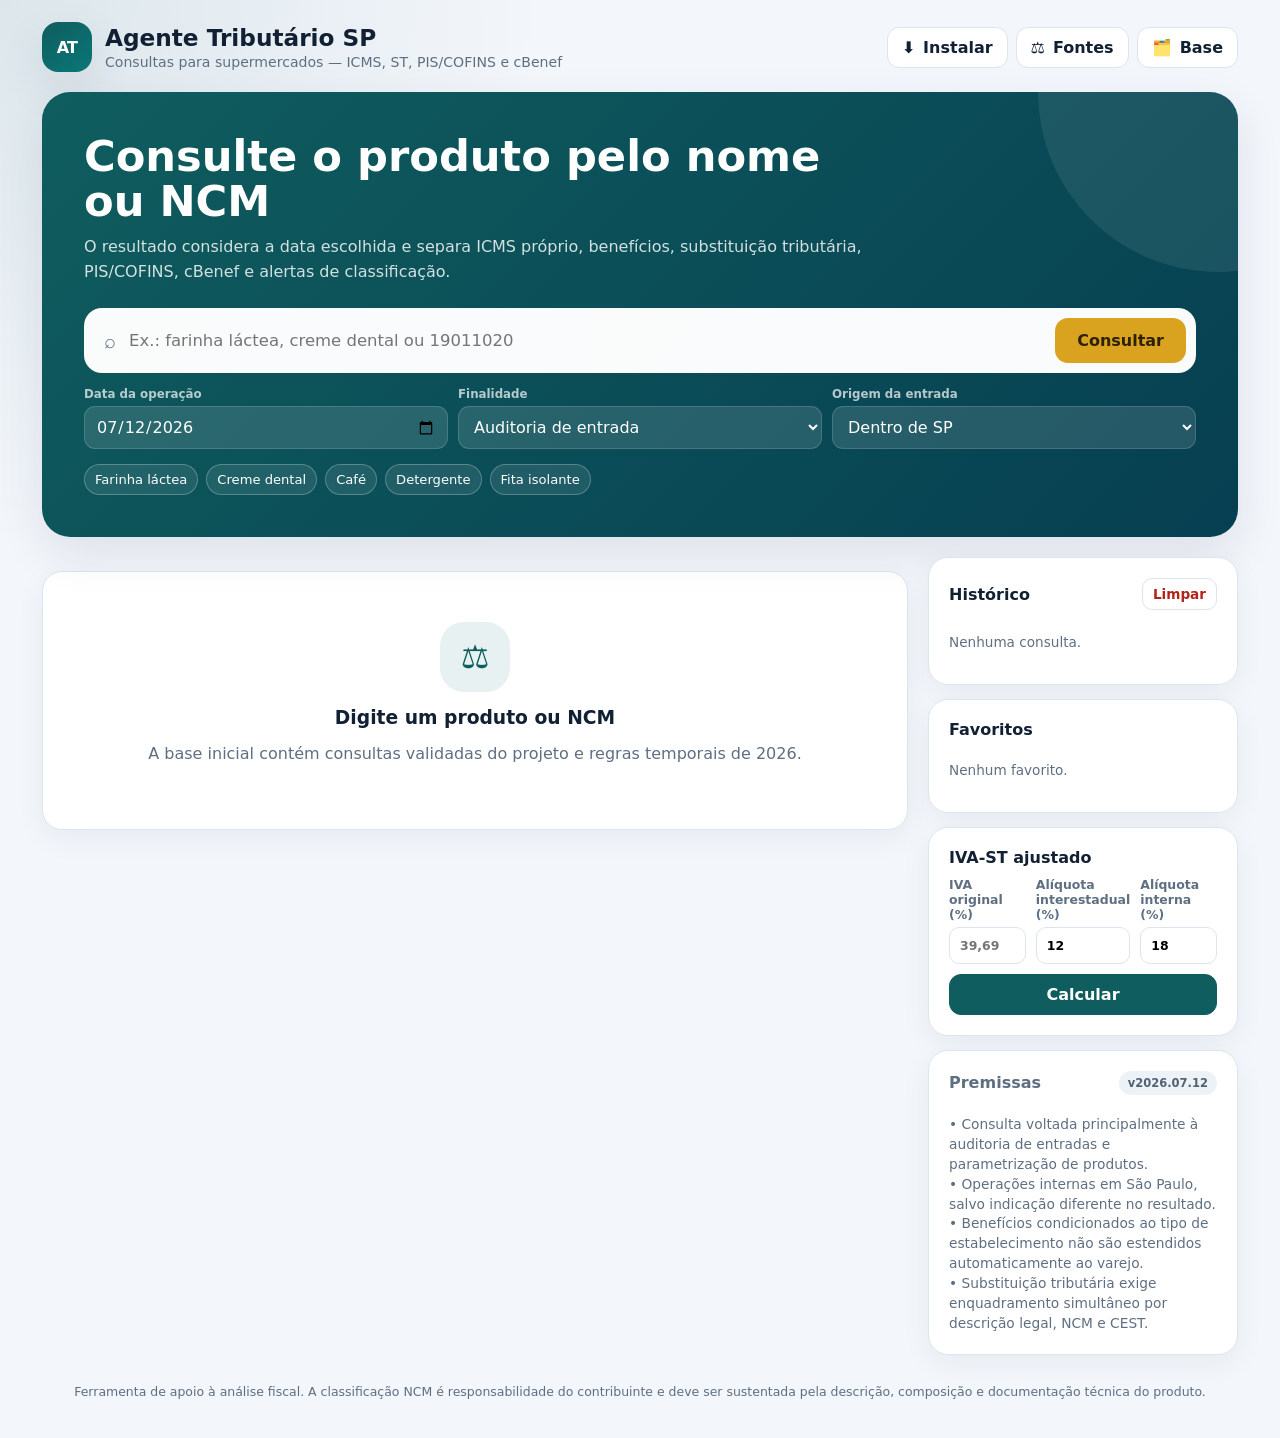
==== index.html @ 64d64543 "Add files via upload" ====
<!doctype html>
<html lang="pt-BR">
<head>
  <meta charset="utf-8">
  <meta name="viewport" content="width=device-width, initial-scale=1, viewport-fit=cover">
  <meta name="theme-color" content="#0f5d5e">
  <meta name="description" content="Consulta tributária de produtos para supermercados no Estado de São Paulo.">
  <title>Agente Tributário SP</title>
  <link rel="manifest" href="manifest.webmanifest">
  <link rel="icon" href="icons/icon-192.png">
  <link rel="apple-touch-icon" href="icons/icon-192.png">
  <link rel="stylesheet" href="styles.css">
</head>
<body>
  <div class="app-shell">
    <header class="topbar">
      <div class="brand">
        <div class="brand-mark">AT</div>
        <div>
          <h1>Agente Tributário SP</h1>
          <p>Consultas para supermercados — ICMS, ST, PIS/COFINS e cBenef</p>
        </div>
      </div>
      <div class="top-actions">
        <button class="btn" id="installBtn" hidden>⬇️ <span class="label">Instalar</span></button>
        <button class="btn" data-open-modal="sourcesModal">⚖️ <span class="label">Fontes</span></button>
        <button class="btn" data-open-modal="databaseModal">🗂️ <span class="label">Base</span></button>
      </div>
    </header>

    <section class="hero">
      <h2>Consulte o produto pelo nome ou NCM</h2>
      <p>O resultado considera a data escolhida e separa ICMS próprio, benefícios, substituição tributária, PIS/COFINS, cBenef e alertas de classificação.</p>

      <form id="searchForm" class="search-panel" autocomplete="off">
        <div class="search-input-wrap">
          <span>⌕</span>
          <input id="searchInput" class="search-input" type="search" placeholder="Ex.: farinha láctea, creme dental ou 19011020" aria-label="Produto ou NCM">
        </div>
        <button class="search-btn" type="submit">Consultar</button>
      </form>

      <div class="search-options">
        <div class="option-field">
          <label for="referenceDate">Data da operação</label>
          <input id="referenceDate" type="date" value="2026-07-12">
        </div>
        <div class="option-field">
          <label for="operationType">Finalidade</label>
          <select id="operationType">
            <option value="audit">Auditoria de entrada</option>
            <option value="sale">Saída interna varejista</option>
            <option value="register">Parametrização cadastral</option>
          </select>
        </div>
        <div class="option-field">
          <label for="origin">Origem da entrada</label>
          <select id="origin">
            <option value="internal">Dentro de SP</option>
            <option value="interstate">Interestadual</option>
          </select>
        </div>
      </div>

      <div class="quick-searches" aria-label="Consultas rápidas">
        <button class="quick-chip" data-query="farinha láctea">Farinha láctea</button>
        <button class="quick-chip" data-query="creme dental">Creme dental</button>
        <button class="quick-chip" data-query="café torrado">Café</button>
        <button class="quick-chip" data-query="detergente">Detergente</button>
        <button class="quick-chip" data-query="fita isolante">Fita isolante</button>
      </div>
    </section>

    <main class="main-grid">
      <section class="content-column">
        <div id="matchList" class="match-list" hidden></div>
        <div id="resultArea" class="card empty-state">
          <div class="empty-icon">⚖</div>
          <h3>Digite um produto ou NCM</h3>
          <p>A base inicial contém consultas validadas do projeto e regras temporais de 2026.</p>
        </div>
      </section>

      <aside class="sidebar">
        <section class="card">
          <div class="sidebar-title">
            <h3>Histórico</h3>
            <button class="btn small ghost danger" id="clearHistoryBtn">Limpar</button>
          </div>
          <div id="historyList" class="history-list"><p class="muted">Nenhuma consulta.</p></div>
        </section>

        <section class="card">
          <div class="sidebar-title"><h3>Favoritos</h3></div>
          <div id="favoritesList" class="favorites-list"><p class="muted">Nenhum favorito.</p></div>
        </section>

        <section class="card">
          <div class="sidebar-title"><h3>IVA-ST ajustado</h3></div>
          <div class="calc-grid">
            <label>IVA original (%)<input id="ivaOriginal" type="number" step="0.01" placeholder="39,69"></label>
            <label>Alíquota interestadual (%)<input id="aliqInter" type="number" step="0.01" value="12"></label>
            <label>Alíquota interna (%)<input id="aliqIntra" type="number" step="0.01" value="18"></label>
          </div>
          <button class="btn primary" id="calculateIvaBtn" style="width:100%; justify-content:center; margin-top:10px">Calcular</button>
          <div id="ivaResult" class="calc-result" hidden></div>
        </section>

        <section class="card info-list">
          <div class="sidebar-title"><h3>Premissas</h3><span id="versionBadge" class="version"></span></div>
          <div id="assumptionsList"></div>
        </section>
      </aside>
    </main>

    <footer class="footer">
      Ferramenta de apoio à análise fiscal. A classificação NCM é responsabilidade do contribuinte e deve ser sustentada pela descrição, composição e documentação técnica do produto.
    </footer>
  </div>

  <div id="sourcesModal" class="modal-backdrop" role="dialog" aria-modal="true" aria-labelledby="sourcesTitle">
    <div class="modal">
      <div class="modal-header"><h2 id="sourcesTitle">Fontes legais</h2><button class="btn small" data-close-modal>Fechar</button></div>
      <div class="modal-body">
        <p>Links oficiais usados na estrutura da base. A legislação deve ser revista sempre que houver atualização.</p>
        <div id="sourceList" class="source-list"></div>
      </div>
    </div>
  </div>

  <div id="databaseModal" class="modal-backdrop" role="dialog" aria-modal="true" aria-labelledby="databaseTitle">
    <div class="modal">
      <div class="modal-header"><h2 id="databaseTitle">Gerenciar base local</h2><button class="btn small" data-close-modal>Fechar</button></div>
      <div class="modal-body">
        <p>Edite ou importe registros em JSON. As alterações ficam salvas somente neste navegador.</p>
        <textarea id="databaseEditor" class="code-editor" spellcheck="false"></textarea>
        <input id="importFile" type="file" accept="application/json" hidden>
      </div>
      <div class="modal-footer">
        <button class="btn" id="restoreDatabaseBtn">Restaurar original</button>
        <button class="btn" id="importDatabaseBtn">Importar JSON</button>
        <button class="btn" id="exportDatabaseBtn">Exportar JSON</button>
        <button class="btn primary" id="saveDatabaseBtn">Salvar base</button>
      </div>
    </div>
  </div>

  <div id="toast" class="toast" role="status"></div>

  <script src="data.js"></script>
  <script src="app.js"></script>
</body>
</html>
---- styles.css ----
:root {
  --bg: #f3f6fb;
  --surface: #ffffff;
  --surface-2: #f8fafc;
  --text: #122033;
  --muted: #5f6f82;
  --line: #dce4ee;
  --primary: #0f5d5e;
  --primary-2: #0a7778;
  --accent: #d9a320;
  --success: #137c4a;
  --danger: #b42318;
  --warning: #9a6700;
  --info: #175cd3;
  --shadow: 0 16px 45px rgba(31, 52, 73, .10);
  --radius: 20px;
}

* { box-sizing: border-box; }
html { scroll-behavior: smooth; }
body {
  margin: 0;
  min-height: 100vh;
  font-family: Inter, ui-sans-serif, system-ui, -apple-system, BlinkMacSystemFont, "Segoe UI", sans-serif;
  background:
    radial-gradient(circle at top left, rgba(15, 93, 94, .10), transparent 34rem),
    var(--bg);
  color: var(--text);
}
button, input, select, textarea { font: inherit; }
button { cursor: pointer; }
a { color: var(--primary); }

.app-shell { max-width: 1240px; margin: 0 auto; padding: 22px; }

.topbar {
  display: flex;
  justify-content: space-between;
  align-items: center;
  gap: 18px;
  margin-bottom: 20px;
}
.brand { display: flex; align-items: center; gap: 13px; }
.brand-mark {
  width: 50px; height: 50px; border-radius: 16px;
  display: grid; place-items: center;
  color: white; background: linear-gradient(145deg, var(--primary), var(--primary-2));
  box-shadow: var(--shadow); font-weight: 900; letter-spacing: -.05em;
}
.brand h1 { font-size: clamp(1.15rem, 2vw, 1.45rem); margin: 0; }
.brand p { margin: 3px 0 0; color: var(--muted); font-size: .88rem; }
.top-actions { display: flex; gap: 8px; flex-wrap: wrap; justify-content: flex-end; }

.btn {
  border: 1px solid var(--line); background: var(--surface); color: var(--text);
  border-radius: 12px; padding: 10px 14px; font-weight: 750;
  transition: .18s ease; display: inline-flex; align-items: center; gap: 8px;
}
.btn:hover { transform: translateY(-1px); box-shadow: 0 8px 24px rgba(31,52,73,.10); }
.btn.primary { background: var(--primary); color: white; border-color: var(--primary); }
.btn.ghost { background: transparent; }
.btn.small { padding: 7px 10px; font-size: .85rem; border-radius: 10px; }
.btn.danger { color: var(--danger); }

.hero {
  background: linear-gradient(135deg, #0f5d5e, #063f51);
  color: white; border-radius: 28px; padding: clamp(24px, 5vw, 42px);
  box-shadow: var(--shadow); position: relative; overflow: hidden;
}
.hero::after {
  content: ""; position: absolute; width: 360px; height: 360px; border-radius: 50%;
  right: -160px; top: -180px; background: rgba(255,255,255,.08);
}
.hero h2 { font-size: clamp(1.65rem, 4vw, 2.7rem); line-height: 1.05; margin: 0 0 10px; max-width: 780px; }
.hero p { color: rgba(255,255,255,.82); margin: 0 0 24px; max-width: 790px; line-height: 1.55; }

.search-panel {
  background: rgba(255,255,255,.98); color: var(--text); border-radius: 18px;
  padding: 10px; display: grid; grid-template-columns: 1fr auto; gap: 10px;
  position: relative; z-index: 2;
}
.search-input-wrap { display: flex; align-items: center; gap: 9px; padding-left: 10px; }
.search-input-wrap span { color: var(--muted); font-size: 1.25rem; }
.search-input {
  width: 100%; border: 0; outline: 0; padding: 13px 4px; color: var(--text);
  background: transparent; font-size: 1.03rem;
}
.search-btn { border: 0; border-radius: 13px; padding: 12px 22px; background: var(--accent); color: #2c2100; font-weight: 900; }

.search-options {
  margin-top: 14px; display: grid; grid-template-columns: repeat(3, minmax(0,1fr)); gap: 10px;
  position: relative; z-index: 2;
}
.option-field label { display: block; font-size: .74rem; color: rgba(255,255,255,.7); margin-bottom: 5px; font-weight: 750; }
.option-field input, .option-field select {
  width: 100%; border: 1px solid rgba(255,255,255,.15); border-radius: 11px;
  padding: 10px 11px; background: rgba(255,255,255,.12); color: white; outline: none;
}
.option-field select option { color: var(--text); }

.quick-searches { display: flex; gap: 8px; flex-wrap: wrap; margin-top: 15px; position: relative; z-index: 2; }
.quick-chip { border: 1px solid rgba(255,255,255,.25); color: white; background: rgba(255,255,255,.09); padding: 7px 10px; border-radius: 999px; font-size: .82rem; }

.main-grid { display: grid; grid-template-columns: minmax(0, 1fr) 310px; gap: 20px; margin-top: 20px; align-items: start; }
.content-column { min-width: 0; }
.sidebar { position: sticky; top: 15px; display: grid; gap: 14px; }

.card {
  background: var(--surface); border: 1px solid var(--line); border-radius: var(--radius);
  padding: 20px; box-shadow: 0 8px 30px rgba(31,52,73,.06);
}
.card h3, .card h4 { margin-top: 0; }
.sidebar-title { display: flex; justify-content: space-between; gap: 8px; align-items: center; margin-bottom: 10px; }
.sidebar-title h3 { margin: 0; font-size: 1rem; }

.empty-state { text-align: center; padding: 50px 20px; color: var(--muted); }
.empty-icon { width: 70px; height: 70px; display: grid; place-items: center; border-radius: 24px; background: #e7f1f1; color: var(--primary); font-size: 2rem; margin: 0 auto 15px; }
.empty-state h3 { color: var(--text); margin-bottom: 7px; }

.result-card { padding: 0; overflow: hidden; }
.result-header { padding: 22px; border-bottom: 1px solid var(--line); background: linear-gradient(180deg, #fff, #f9fbfd); }
.result-heading { display: flex; justify-content: space-between; gap: 14px; align-items: flex-start; }
.result-heading h2 { margin: 0 0 6px; font-size: 1.45rem; }
.result-heading p { margin: 0; color: var(--muted); line-height: 1.5; }
.badges { display: flex; flex-wrap: wrap; gap: 7px; margin-top: 12px; }
.badge { border-radius: 999px; padding: 6px 10px; font-size: .76rem; font-weight: 850; background: #eef2f7; color: #44546a; }
.badge.success { background: #e8f7ef; color: var(--success); }
.badge.danger { background: #feeceb; color: var(--danger); }
.badge.warning { background: #fff5d6; color: var(--warning); }
.badge.info { background: #eaf1ff; color: var(--info); }
.badge.primary { background: #e3f1f1; color: var(--primary); }

.answer-box { margin: 18px 22px 0; border-left: 5px solid var(--primary); background: #f1f8f8; border-radius: 0 14px 14px 0; padding: 16px 18px; line-height: 1.58; }
.answer-box strong { color: var(--primary); }

.tax-grid { display: grid; grid-template-columns: repeat(2, minmax(0,1fr)); gap: 14px; padding: 22px; }
.tax-block { border: 1px solid var(--line); border-radius: 16px; padding: 16px; background: var(--surface); min-width: 0; }
.tax-block h3 { font-size: .95rem; margin: 0 0 12px; display: flex; gap: 8px; align-items: center; }
.tax-row { display: grid; grid-template-columns: 112px 1fr; gap: 10px; border-top: 1px dashed var(--line); padding: 9px 0; font-size: .9rem; }
.tax-row:first-of-type { border-top: 0; padding-top: 0; }
.tax-label { color: var(--muted); font-weight: 700; }
.tax-value { overflow-wrap: anywhere; }

.warning-box { margin: 0 22px 20px; padding: 15px 17px; border: 1px solid #f4d58b; background: #fff9e8; color: #624a0a; border-radius: 14px; }
.warning-box ul { margin: 8px 0 0 18px; padding: 0; }
.warning-box li + li { margin-top: 6px; }
.result-actions { display: flex; gap: 8px; padding: 0 22px 22px; flex-wrap: wrap; }

.match-list { display: grid; gap: 10px; margin-bottom: 14px; }
.match-item { width: 100%; text-align: left; border: 1px solid var(--line); background: var(--surface); border-radius: 14px; padding: 14px; }
.match-item:hover { border-color: var(--primary); }
.match-item strong { display: block; margin-bottom: 3px; }
.match-item small { color: var(--muted); }

.history-list, .favorites-list { display: grid; gap: 7px; }
.side-item { display: grid; grid-template-columns: 1fr auto; gap: 5px; align-items: center; border: 1px solid var(--line); border-radius: 11px; padding: 9px 10px; background: var(--surface-2); }
.side-item button { border: 0; background: transparent; color: var(--muted); padding: 3px; }
.side-item-main { min-width: 0; }
.side-item-main strong { display: block; white-space: nowrap; overflow: hidden; text-overflow: ellipsis; font-size: .84rem; }
.side-item-main small { color: var(--muted); font-size: .72rem; }

.info-list { display: grid; gap: 10px; color: var(--muted); font-size: .86rem; }
.info-list p { margin: 0; line-height: 1.45; }
.version { display: inline-flex; border-radius: 999px; background: #edf2f7; color: #526174; padding: 5px 9px; font-size: .72rem; font-weight: 800; }

.generic-card { border: 1px solid #b9d2f6; background: #f3f7ff; border-radius: 16px; padding: 16px; margin-bottom: 12px; }
.generic-card h3 { margin-bottom: 7px; color: var(--info); }
.generic-card p { color: #43536a; margin: 0; line-height: 1.5; }

.modal-backdrop { position: fixed; inset: 0; background: rgba(7, 18, 30, .65); display: none; place-items: center; padding: 20px; z-index: 100; }
.modal-backdrop.open { display: grid; }
.modal { width: min(860px, 100%); max-height: 90vh; overflow: auto; background: var(--surface); border-radius: 22px; box-shadow: 0 30px 90px rgba(0,0,0,.28); }
.modal-header { display: flex; align-items: center; justify-content: space-between; padding: 18px 20px; border-bottom: 1px solid var(--line); position: sticky; top: 0; background: var(--surface); z-index: 2; }
.modal-header h2 { margin: 0; font-size: 1.15rem; }
.modal-body { padding: 20px; }
.modal-footer { padding: 15px 20px; border-top: 1px solid var(--line); display: flex; justify-content: flex-end; gap: 8px; }
textarea.code-editor { width: 100%; min-height: 420px; resize: vertical; border: 1px solid var(--line); border-radius: 14px; padding: 14px; font-family: ui-monospace, SFMono-Regular, Menlo, Consolas, monospace; font-size: .82rem; line-height: 1.45; }
.source-list { display: grid; gap: 9px; }
.source-list a { display: block; border: 1px solid var(--line); border-radius: 12px; padding: 11px 13px; text-decoration: none; background: var(--surface-2); }
.source-list a:hover { border-color: var(--primary); }

.calc-grid { display: grid; grid-template-columns: repeat(3, 1fr); gap: 10px; }
.calc-grid label { font-size: .78rem; font-weight: 750; color: var(--muted); }
.calc-grid input { width: 100%; margin-top: 5px; border: 1px solid var(--line); border-radius: 10px; padding: 10px; }
.calc-result { margin-top: 12px; border-radius: 12px; background: #eef7f7; padding: 13px; font-weight: 850; color: var(--primary); }

.toast { position: fixed; right: 22px; bottom: 22px; background: #172536; color: white; padding: 12px 15px; border-radius: 12px; box-shadow: var(--shadow); opacity: 0; transform: translateY(10px); pointer-events: none; transition: .2s; z-index: 200; }
.toast.show { opacity: 1; transform: translateY(0); }

.footer { color: var(--muted); text-align: center; font-size: .78rem; padding: 28px 10px 14px; line-height: 1.5; }

@media (max-width: 920px) {
  .main-grid { grid-template-columns: 1fr; }
  .sidebar { position: static; grid-template-columns: repeat(2, minmax(0,1fr)); }
  .sidebar .card:last-child { grid-column: 1 / -1; }
}
@media (max-width: 680px) {
  .app-shell { padding: 12px; }
  .topbar { align-items: flex-start; }
  .top-actions .btn span.label { display: none; }
  .hero { border-radius: 22px; padding: 23px 17px; }
  .search-panel { grid-template-columns: 1fr; }
  .search-btn { width: 100%; }
  .search-options { grid-template-columns: 1fr; }
  .tax-grid { grid-template-columns: 1fr; padding: 16px; }
  .result-header { padding: 17px; }
  .answer-box { margin: 14px 16px 0; }
  .warning-box { margin: 0 16px 16px; }
  .result-actions { padding: 0 16px 18px; }
  .result-heading { display: block; }
  .sidebar { grid-template-columns: 1fr; }
  .calc-grid { grid-template-columns: 1fr; }
}

@media print {
  body { background: white; }
  .topbar, .hero, .sidebar, .result-actions, .footer, .match-list { display: none !important; }
  .app-shell { max-width: none; padding: 0; }
  .main-grid { display: block; margin: 0; }
  .card, .result-card { box-shadow: none; border: 0; }
  .tax-block { break-inside: avoid; }
}
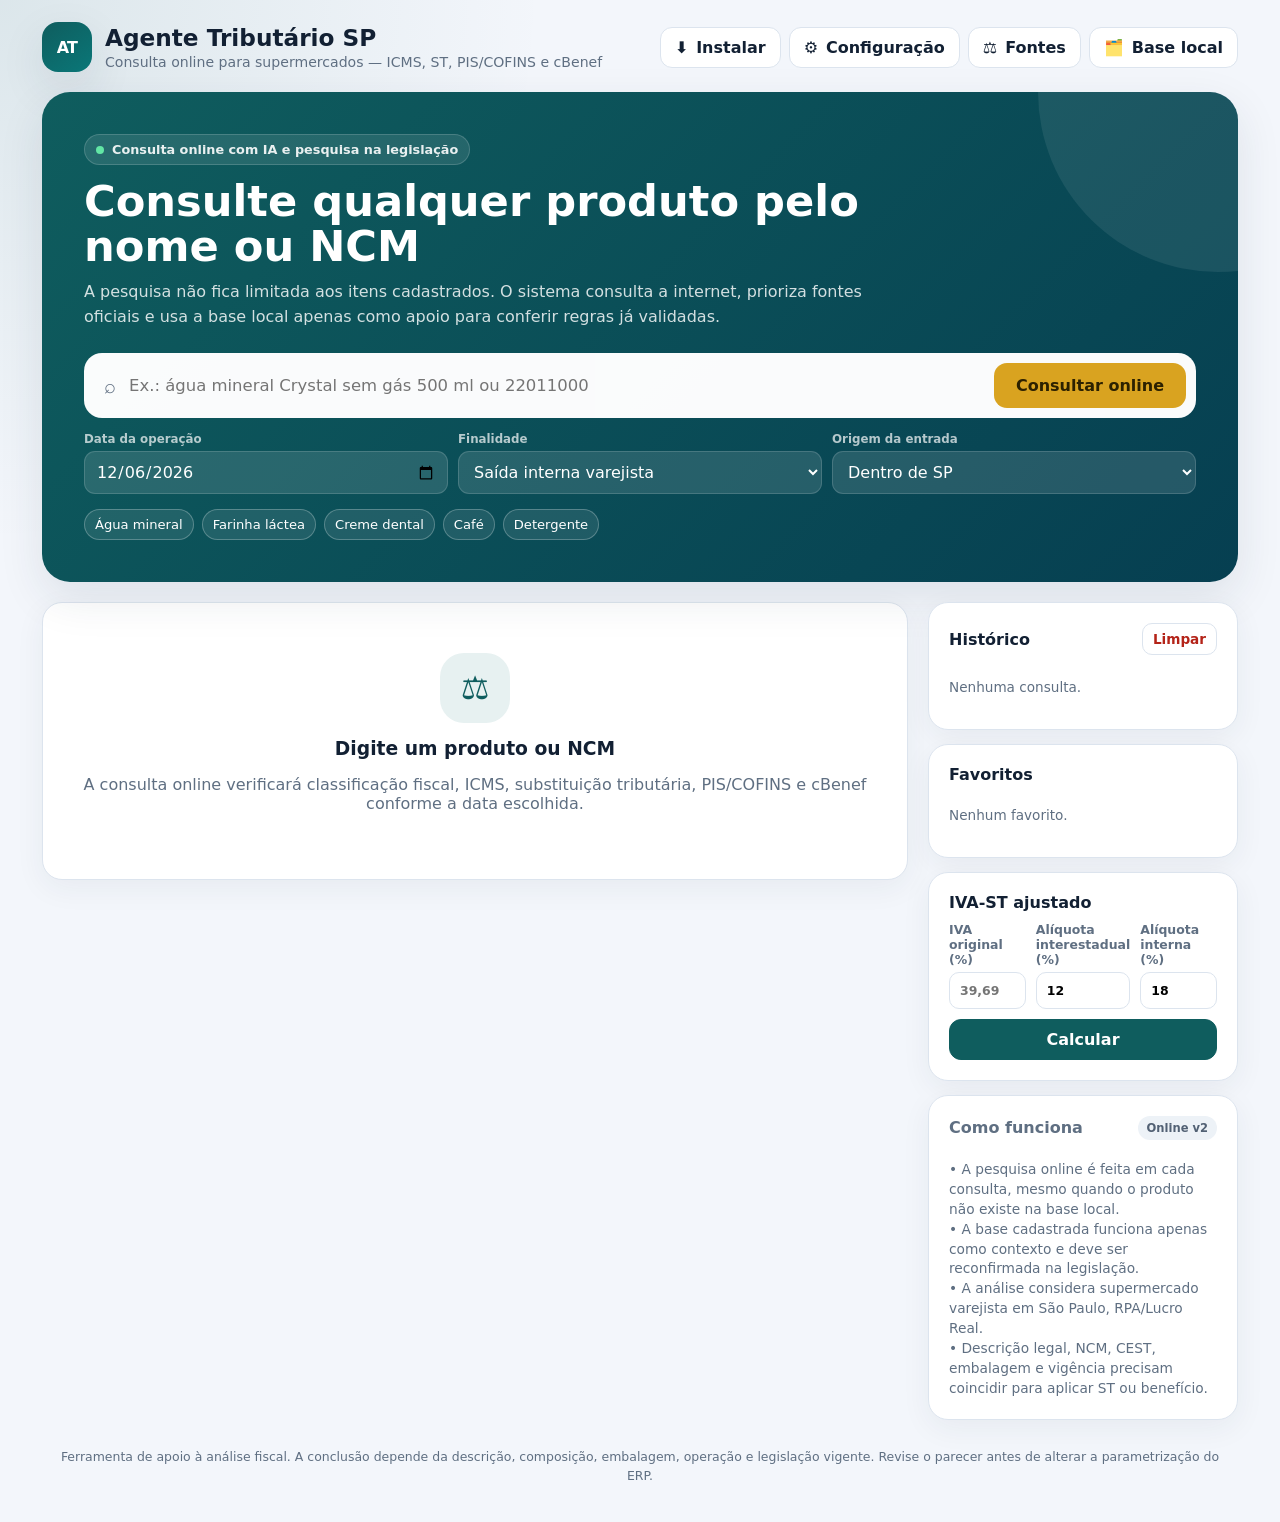
==== commit 87627e99: "Add files via upload" ====
--- a/index.html
+++ b/index.html
@@ -4,7 +4,7 @@
   <meta charset="utf-8">
   <meta name="viewport" content="width=device-width, initial-scale=1, viewport-fit=cover">
   <meta name="theme-color" content="#0f5d5e">
-  <meta name="description" content="Consulta tributária de produtos para supermercados no Estado de São Paulo.">
+  <meta name="description" content="Consulta tributária online de produtos para supermercados no Estado de São Paulo.">
   <title>Agente Tributário SP</title>
   <link rel="manifest" href="manifest.webmanifest">
   <link rel="icon" href="icons/icon-192.png">
@@ -18,38 +18,40 @@
         <div class="brand-mark">AT</div>
         <div>
           <h1>Agente Tributário SP</h1>
-          <p>Consultas para supermercados — ICMS, ST, PIS/COFINS e cBenef</p>
+          <p>Consulta online para supermercados — ICMS, ST, PIS/COFINS e cBenef</p>
         </div>
       </div>
       <div class="top-actions">
         <button class="btn" id="installBtn" hidden>⬇️ <span class="label">Instalar</span></button>
+        <button class="btn" data-open-modal="settingsModal">⚙️ <span class="label">Configuração</span></button>
         <button class="btn" data-open-modal="sourcesModal">⚖️ <span class="label">Fontes</span></button>
-        <button class="btn" data-open-modal="databaseModal">🗂️ <span class="label">Base</span></button>
+        <button class="btn" data-open-modal="databaseModal">🗂️ <span class="label">Base local</span></button>
       </div>
     </header>
 
     <section class="hero">
-      <h2>Consulte o produto pelo nome ou NCM</h2>
-      <p>O resultado considera a data escolhida e separa ICMS próprio, benefícios, substituição tributária, PIS/COFINS, cBenef e alertas de classificação.</p>
+      <div class="hero-status"><span class="pulse-dot"></span> Consulta online com IA e pesquisa na legislação</div>
+      <h2>Consulte qualquer produto pelo nome ou NCM</h2>
+      <p>A pesquisa não fica limitada aos itens cadastrados. O sistema consulta a internet, prioriza fontes oficiais e usa a base local apenas como apoio para conferir regras já validadas.</p>
 
       <form id="searchForm" class="search-panel" autocomplete="off">
         <div class="search-input-wrap">
           <span>⌕</span>
-          <input id="searchInput" class="search-input" type="search" placeholder="Ex.: farinha láctea, creme dental ou 19011020" aria-label="Produto ou NCM">
+          <input id="searchInput" class="search-input" type="search" placeholder="Ex.: água mineral Crystal sem gás 500 ml ou 22011000" aria-label="Produto ou NCM">
         </div>
-        <button class="search-btn" type="submit">Consultar</button>
+        <button class="search-btn" id="searchBtn" type="submit">Consultar online</button>
       </form>
 
       <div class="search-options">
         <div class="option-field">
           <label for="referenceDate">Data da operação</label>
-          <input id="referenceDate" type="date" value="2026-07-12">
+          <input id="referenceDate" type="date">
         </div>
         <div class="option-field">
           <label for="operationType">Finalidade</label>
           <select id="operationType">
             <option value="audit">Auditoria de entrada</option>
-            <option value="sale">Saída interna varejista</option>
+            <option value="sale" selected>Saída interna varejista</option>
             <option value="register">Parametrização cadastral</option>
           </select>
         </div>
@@ -63,21 +65,20 @@
       </div>
 
       <div class="quick-searches" aria-label="Consultas rápidas">
-        <button class="quick-chip" data-query="farinha láctea">Farinha láctea</button>
-        <button class="quick-chip" data-query="creme dental">Creme dental</button>
-        <button class="quick-chip" data-query="café torrado">Café</button>
-        <button class="quick-chip" data-query="detergente">Detergente</button>
-        <button class="quick-chip" data-query="fita isolante">Fita isolante</button>
+        <button class="quick-chip" data-query="água mineral Crystal sem gás 500 ml">Água mineral</button>
+        <button class="quick-chip" data-query="farinha láctea Nestlé 500 g">Farinha láctea</button>
+        <button class="quick-chip" data-query="creme dental Colgate 90 g">Creme dental</button>
+        <button class="quick-chip" data-query="café torrado e moído 500 g">Café</button>
+        <button class="quick-chip" data-query="detergente líquido 500 ml">Detergente</button>
       </div>
     </section>
 
     <main class="main-grid">
       <section class="content-column">
-        <div id="matchList" class="match-list" hidden></div>
         <div id="resultArea" class="card empty-state">
           <div class="empty-icon">⚖</div>
           <h3>Digite um produto ou NCM</h3>
-          <p>A base inicial contém consultas validadas do projeto e regras temporais de 2026.</p>
+          <p>A consulta online verificará classificação fiscal, ICMS, substituição tributária, PIS/COFINS e cBenef conforme a data escolhida.</p>
         </div>
       </section>
 
@@ -107,22 +108,42 @@
         </section>
 
         <section class="card info-list">
-          <div class="sidebar-title"><h3>Premissas</h3><span id="versionBadge" class="version"></span></div>
+          <div class="sidebar-title"><h3>Como funciona</h3><span id="versionBadge" class="version"></span></div>
           <div id="assumptionsList"></div>
         </section>
       </aside>
     </main>
 
     <footer class="footer">
-      Ferramenta de apoio à análise fiscal. A classificação NCM é responsabilidade do contribuinte e deve ser sustentada pela descrição, composição e documentação técnica do produto.
+      Ferramenta de apoio à análise fiscal. A conclusão depende da descrição, composição, embalagem, operação e legislação vigente. Revise o parecer antes de alterar a parametrização do ERP.
     </footer>
+  </div>
+
+  <div id="settingsModal" class="modal-backdrop" role="dialog" aria-modal="true" aria-labelledby="settingsTitle">
+    <div class="modal compact-modal">
+      <div class="modal-header"><h2 id="settingsTitle">Configuração da consulta online</h2><button class="btn small" data-close-modal>Fechar</button></div>
+      <div class="modal-body settings-body">
+        <div class="notice info-notice">
+          <strong>A chave da OpenAI não deve ser colocada neste campo.</strong>
+          <p>Ela fica protegida nas variáveis de ambiente da Vercel. Aqui você informa somente o código de acesso do aplicativo, caso tenha configurado um.</p>
+        </div>
+        <label class="settings-field">
+          Código de acesso do aplicativo
+          <input id="accessCodeInput" type="password" autocomplete="off" placeholder="Deixe vazio se não configurou APP_ACCESS_CODE">
+        </label>
+        <p class="muted small-text">O código fica salvo somente neste navegador e é enviado ao seu próprio endpoint da Vercel.</p>
+      </div>
+      <div class="modal-footer">
+        <button class="btn primary" id="saveSettingsBtn">Salvar configuração</button>
+      </div>
+    </div>
   </div>
 
   <div id="sourcesModal" class="modal-backdrop" role="dialog" aria-modal="true" aria-labelledby="sourcesTitle">
     <div class="modal">
-      <div class="modal-header"><h2 id="sourcesTitle">Fontes legais</h2><button class="btn small" data-close-modal>Fechar</button></div>
+      <div class="modal-header"><h2 id="sourcesTitle">Fontes legais prioritárias</h2><button class="btn small" data-close-modal>Fechar</button></div>
       <div class="modal-body">
-        <p>Links oficiais usados na estrutura da base. A legislação deve ser revista sempre que houver atualização.</p>
+        <p>A IA pode consultar outras páginas para identificar o produto, mas as conclusões legais devem ser sustentadas principalmente por fontes oficiais.</p>
         <div id="sourceList" class="source-list"></div>
       </div>
     </div>
@@ -130,9 +151,9 @@
 
   <div id="databaseModal" class="modal-backdrop" role="dialog" aria-modal="true" aria-labelledby="databaseTitle">
     <div class="modal">
-      <div class="modal-header"><h2 id="databaseTitle">Gerenciar base local</h2><button class="btn small" data-close-modal>Fechar</button></div>
+      <div class="modal-header"><h2 id="databaseTitle">Gerenciar base local de apoio</h2><button class="btn small" data-close-modal>Fechar</button></div>
       <div class="modal-body">
-        <p>Edite ou importe registros em JSON. As alterações ficam salvas somente neste navegador.</p>
+        <p>A base local não limita a pesquisa. Quando houver um produto parecido, o registro é enviado como contexto para a IA e conferido novamente na legislação online.</p>
         <textarea id="databaseEditor" class="code-editor" spellcheck="false"></textarea>
         <input id="importFile" type="file" accept="application/json" hidden>
       </div>
--- a/styles.css
+++ b/styles.css
@@ -220,3 +220,87 @@
   .card, .result-card { box-shadow: none; border: 0; }
   .tax-block { break-inside: avoid; }
 }
+
+/* Consulta online v2 */
+.muted { color: var(--muted); font-size: .85rem; }
+.small-text { font-size: .82rem; }
+button:disabled { opacity: .65; cursor: wait; transform: none !important; }
+.hero-status {
+  position: relative; z-index: 2; display: inline-flex; align-items: center; gap: 8px;
+  margin-bottom: 14px; padding: 7px 11px; border-radius: 999px;
+  background: rgba(255,255,255,.1); border: 1px solid rgba(255,255,255,.16);
+  color: rgba(255,255,255,.9); font-size: .8rem; font-weight: 750;
+}
+.pulse-dot { width: 8px; height: 8px; border-radius: 50%; background: #62e6a5; box-shadow: 0 0 0 0 rgba(98,230,165,.65); animation: pulse 1.8s infinite; }
+@keyframes pulse { 70% { box-shadow: 0 0 0 8px rgba(98,230,165,0); } 100% { box-shadow: 0 0 0 0 rgba(98,230,165,0); } }
+
+.loading-card { text-align: center; padding: 42px 28px; }
+.loading-card h2 { margin: 18px 0 8px; }
+.loading-card > p { color: var(--muted); line-height: 1.55; max-width: 700px; margin: 0 auto; }
+.loading-orb { width: 76px; height: 76px; display: flex; align-items: center; justify-content: center; gap: 5px; margin: 0 auto; border-radius: 25px; background: #e8f4f4; }
+.loading-orb span { width: 8px; height: 8px; border-radius: 50%; background: var(--primary); animation: bounce .9s infinite alternate; }
+.loading-orb span:nth-child(2) { animation-delay: .15s; }
+.loading-orb span:nth-child(3) { animation-delay: .3s; }
+@keyframes bounce { from { transform: translateY(4px); opacity: .45; } to { transform: translateY(-5px); opacity: 1; } }
+.search-steps { width: min(620px, 100%); margin: 24px auto 0; display: grid; gap: 9px; text-align: left; }
+.search-steps div { display: flex; align-items: center; gap: 10px; padding: 11px 13px; border: 1px solid var(--line); border-radius: 12px; background: var(--surface-2); color: var(--muted); }
+.search-steps div.active { border-color: #9dcfcf; color: var(--primary); background: #eef8f8; }
+.search-steps span { display: grid; place-items: center; width: 24px; height: 24px; border-radius: 50%; background: #dfe8ef; font-size: .75rem; font-weight: 900; }
+.search-steps .active span { color: white; background: var(--primary); }
+.local-context-note { width: min(620px, 100%); margin: 14px auto 0; padding: 11px 13px; border-radius: 12px; background: #fff7dc; border: 1px solid #efd68b; color: #6d5311; font-size: .85rem; text-align: left; }
+
+.online-result .result-header { border-bottom: 0; }
+.ai-answer { padding: 24px; border-top: 1px solid var(--line); line-height: 1.68; color: #24354a; }
+.ai-answer h2 { color: var(--primary); font-size: 1.25rem; margin: 26px 0 9px; padding-bottom: 7px; border-bottom: 1px solid #dce9e9; }
+.ai-answer h2:first-child { margin-top: 0; }
+.ai-answer h3 { color: var(--text); font-size: 1.05rem; margin: 22px 0 8px; }
+.ai-answer h4 { margin: 18px 0 7px; }
+.ai-answer p { margin: 8px 0; }
+.ai-answer ul, .ai-answer ol { margin: 9px 0 15px 22px; padding: 0; }
+.ai-answer li + li { margin-top: 6px; }
+.ai-answer blockquote { margin: 14px 0; padding: 12px 15px; border-left: 4px solid var(--accent); background: #fff9e7; color: #614a0c; }
+.ai-answer code, .setup-steps code { font-family: ui-monospace, SFMono-Regular, Menlo, Consolas, monospace; background: #eef2f6; border-radius: 6px; padding: 2px 5px; font-size: .9em; }
+.ai-answer hr { border: 0; border-top: 1px solid var(--line); margin: 22px 0; }
+.citation { display: inline-flex; align-items: center; justify-content: center; min-width: 25px; height: 22px; padding: 0 5px; margin: 0 2px; border-radius: 7px; background: #e5f0ff; color: var(--info); text-decoration: none; font-size: .75rem; font-weight: 900; vertical-align: 1px; }
+.citation:hover { background: #ccdef8; }
+
+.online-sources { margin: 0 22px 20px; padding: 18px; border-radius: 16px; background: #f8fafc; border: 1px solid var(--line); scroll-margin-top: 20px; }
+.online-sources h3 { margin: 0 0 4px; }
+.online-sources > p { margin: 0 0 14px; color: var(--muted); font-size: .86rem; }
+.source-cards { display: grid; gap: 8px; }
+.source-card { display: grid; grid-template-columns: auto minmax(0,1fr) auto; gap: 10px; align-items: center; padding: 11px; border: 1px solid var(--line); border-radius: 12px; background: white; color: var(--text); text-decoration: none; scroll-margin-top: 20px; }
+.source-card:hover { border-color: var(--primary); box-shadow: 0 6px 18px rgba(31,52,73,.07); }
+.source-number { display: grid; place-items: center; width: 29px; height: 29px; border-radius: 9px; background: #e3f1f1; color: var(--primary); font-size: .8rem; font-weight: 900; }
+.source-content { min-width: 0; }
+.source-content strong { display: block; font-size: .88rem; white-space: nowrap; overflow: hidden; text-overflow: ellipsis; }
+.source-content small { display: block; margin-top: 2px; color: var(--muted); font-size: .72rem; white-space: nowrap; overflow: hidden; text-overflow: ellipsis; }
+.official-badge, .support-badge { border-radius: 999px; padding: 5px 8px; font-size: .68rem; font-weight: 850; }
+.official-badge { background: #e7f6ed; color: var(--success); }
+.support-badge { background: #eef2f7; color: var(--muted); }
+.legal-warning p, .source-warning p, .setup-warning p { margin: 7px 0 0; }
+
+.error-card { text-align: center; padding: 34px 24px; }
+.error-card > p { color: var(--muted); max-width: 720px; margin: 0 auto; line-height: 1.55; }
+.error-icon { width: 62px; height: 62px; display: grid; place-items: center; margin: 0 auto 14px; border-radius: 20px; background: #feeceb; color: var(--danger); font-size: 1.8rem; font-weight: 950; }
+.setup-steps { width: min(720px, 100%); margin: 22px auto 0; display: grid; gap: 9px; text-align: left; }
+.setup-steps div { display: grid; grid-template-columns: 30px 1fr; gap: 10px; align-items: start; border: 1px solid var(--line); background: var(--surface-2); padding: 12px; border-radius: 12px; }
+.setup-steps span { display: grid; place-items: center; width: 28px; height: 28px; border-radius: 9px; background: var(--primary); color: white; font-weight: 900; }
+.setup-steps p { margin: 3px 0 0; line-height: 1.5; }
+.centered-actions { justify-content: center; padding-top: 22px; }
+
+.compact-modal { width: min(620px, 100%); }
+.settings-body { display: grid; gap: 18px; }
+.settings-field { font-weight: 800; color: var(--text); }
+.settings-field input { width: 100%; margin-top: 7px; border: 1px solid var(--line); border-radius: 12px; padding: 12px; outline: none; }
+.settings-field input:focus { border-color: var(--primary); box-shadow: 0 0 0 3px rgba(15,93,94,.11); }
+.notice { padding: 14px 16px; border-radius: 14px; }
+.notice p { margin: 6px 0 0; line-height: 1.5; }
+.info-notice { border: 1px solid #b9d2f6; background: #f2f7ff; color: #334b6d; }
+
+@media (max-width: 680px) {
+  .ai-answer { padding: 18px 16px; }
+  .online-sources { margin: 0 16px 16px; padding: 14px; }
+  .source-card { grid-template-columns: auto minmax(0,1fr); }
+  .source-card .official-badge, .source-card .support-badge { grid-column: 2; justify-self: start; }
+  .loading-card { padding: 32px 17px; }
+}
